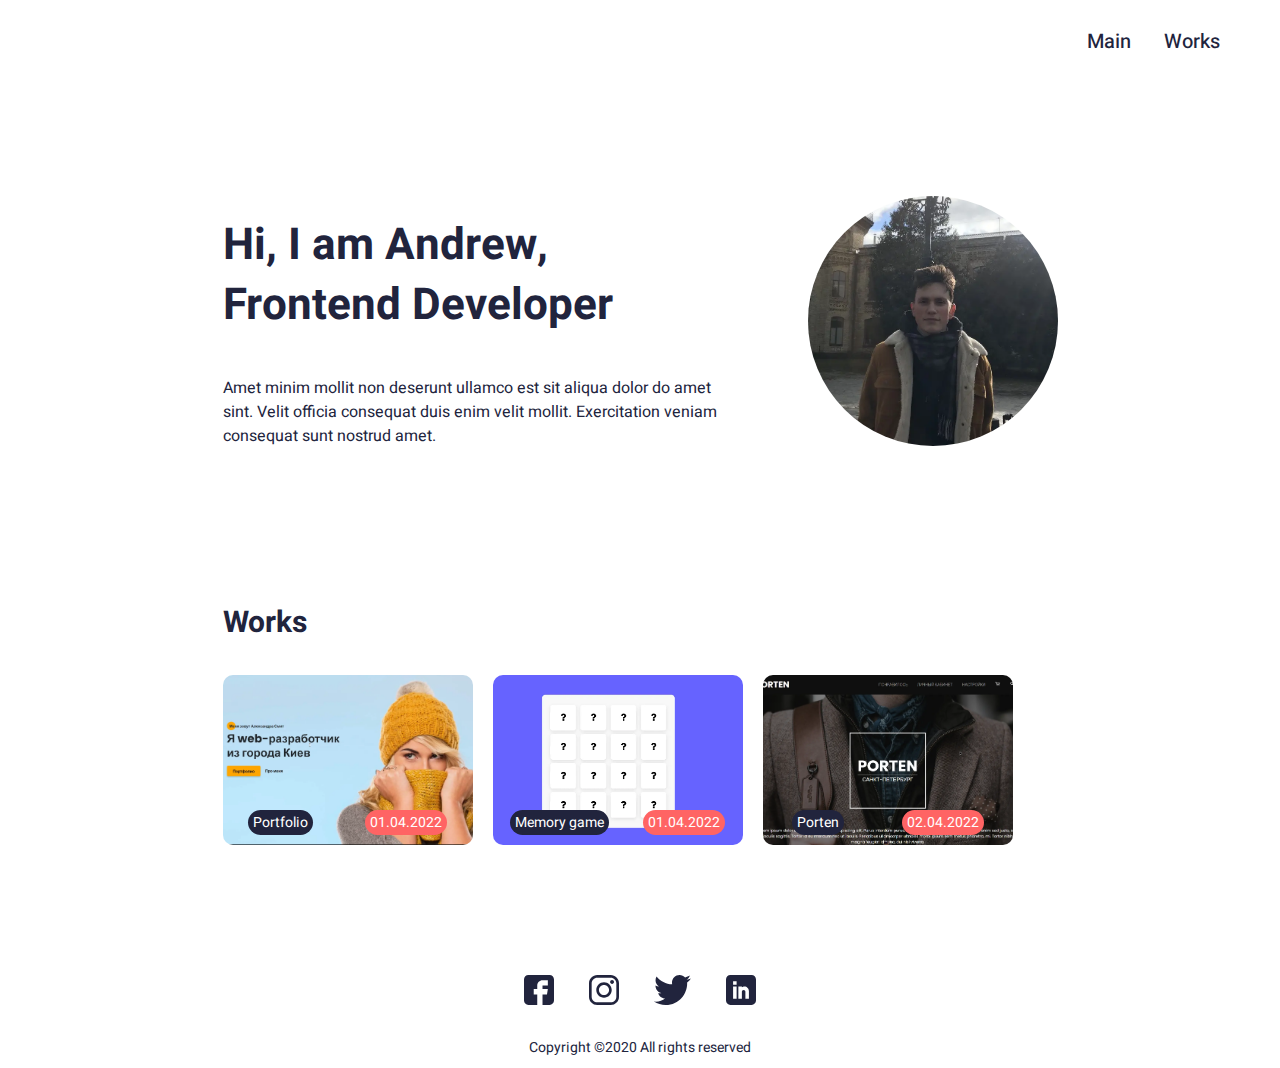
==== index.html @ 293b15d4 "first commit" ====
<!DOCTYPE html>
<html lang="en">

<head>
    <meta charset="UTF-8">
    <meta http-equiv="X-UA-Compatible" content="IE=edge">
    <meta name="viewport" content="width=device-width, initial-scale=1.0">
    <link rel="stylesheet" href="css/style.min.css?_v=20220402214828">
    <title>Andrew</title>
</head>

<body>
        <header class="header">
        <div class="header__link"><a href="index.html">Main</a></div>
        <!-- <div class="header__link"><a href="blog.html">Blog</a></div> -->
        <div class="header__link"><a href="works.html">Works</a></div>        
    </header>

    <section class="promo">
        <div class="container">
            <div class="promo__wrapper">
                <div class="promo__content">
                    <h1 class="promo__title">Hi, I am Andrew,<br>Frontend Developer</h1>
                    <div class="promo__descr">Amet minim mollit non deserunt ullamco est sit aliqua dolor do amet sint.
                        Velit officia consequat duis enim velit mollit. Exercitation veniam consequat sunt nostrud amet.
                    </div>
                    <!-- <button class="promo__btn">Download Resume</button> -->
                </div>

                <div class="promo__img"><picture><source srcset="img/main.webp" type="image/webp"><img src="img/main.jpg" alt="photo"></picture></div>
            </div>
        </div>
    </section>


    <section class="works">
    <div class="container">
        <div class="works__title">Works</div>
        <div class="works__wrapper">
            <div class="works__card">
                <a class="works__img" href="files/projects/Portfolio/index.html"><picture><source srcset="img/portfolio.webp" type="image/webp"><img src="img/portfolio.png" alt="" ></picture></a>
                <div class="works__descr">
                    <div class="works__name">Portfolio</div>
                    <div class="works__date">01.04.2022</div>
                </div>
            </div>
            <div class="works__card">
                <a class="works__img" href="files/projects/Memory/index.html"><picture><source srcset="img/memory.webp" type="image/webp"><img src="img/memory.png" alt="" ></picture></a>
                <div class="works__descr">
                    <div class="works__name">Memory game</div>
                    <div class="works__date">01.04.2022</div>
                </div>
            </div>
            <div class="works__card">
                <a class="works__img" href="files/projects/Porten/index.html"><picture><source srcset="img/porten.webp" type="image/webp"><img src="img/porten.png" alt="" ></picture></a>
                <div class="works__descr">
                    <div class="works__name">Porten</div>
                    <div class="works__date">02.04.2022</div>
                </div>
            </div>
        </div>
</section>



    <footer class="footer">
    <div class="container">
        <div id="contact" class="footer__wrapper">
            <a href="" class="footer__link"><img src="img/icons/fb.svg" alt=""></a>
            <a href="" class="footer__link"><img src="img/icons/insta.svg" alt=""></a>
            <a href="" class="footer__link"><img src="img/icons/tw.svg" alt=""></a>
            <a href="" class="footer__link"><img src="img/icons/in.svg" alt=""></a>
        </div>
        <div class="footer__descr">Copyright ©2020 All rights reserved </div>
    </div>
</footer>
</body>

</html>
---- css/style.min.css ----
@import url(https://fonts.googleapis.com/css2?family=Heebo:wght@400;500;600;700&display=swap);:root{--prim:#FF6464;--sec:#00A8CC;--d:#21243D;--l:#8695A4}*{font-family:Heebo;margin:0;padding:0;box-sizing:border-box;color:var(--d)}body{position:relative}.container{max-width:855px;margin:0 auto;padding:0 10px}.header{margin-top:27px;padding:0 60px;display:flex;justify-content:flex-end}.header__link{margin-right:33px}.header__link:last-child{margin-right:0}.header__link a{font-weight:500;font-size:20px;line-height:29px;text-decoration:none}.header .primary a{color:var(--prim)}.promo{min-height:525px;padding:140px 0 70px 0}.promo__wrapper{display:flex;justify-content:space-between}.promo__img{width:250px;height:250px}.promo__img img{border-radius:100%;width:100%;height:100%;-o-object-fit:cover;object-fit:cover}.promo__content{max-width:500px}.promo__title{margin-top:20px;font-weight:700;font-size:44px;line-height:60px;margin-bottom:40px}.promo__descr{font-weight:400;font-size:16px;line-height:24px;margin-bottom:38px}.promo__btn{width:208px;height:47px;background-color:var(--prim);border-radius:2px;border:none;outline:0;color:#fff;font-weight:500;font-size:20px;line-height:29px}.recent{min-height:400px;background-color:#edf7fa;padding:20px 0 30px 0}.recent__header{display:flex;justify-content:space-between;align-items:center;margin-bottom:20px}.recent__title{font-size:22px}.recent__view a{font-size:16px;line-height:24px;text-align:right;color:var(--sec);text-decoration:none}.recent__wrapper{display:-ms-grid;display:grid;grid-template-columns:repeat(auto-fill,minmax(350px,1fr));grid-auto-rows:auto;gap:20px}.recent__card{padding:25px;background-color:#fff;border-radius:4px}.works{padding:20px 0 0 0}.works__wrapper{display:-ms-grid;display:grid;grid-template-columns:repeat(auto-fill,minmax(200px,250px));grid-auto-rows:200px;gap:20px}.works__title{font-size:30px;font-weight:700;margin-bottom:30px}.works__card{position:relative;margin-bottom:30px;border-radius:10px}.works__img{position:absolute;top:0;left:0;width:100%;height:100%;-o-object-fit:cover;object-fit:cover;z-index:0;border-radius:10px}.works__img img{width:100%;height:100%;-o-object-fit:cover;object-fit:cover;border-radius:10px}.works__descr{width:100%;position:absolute;bottom:10px;left:0;display:flex;justify-content:space-around}.works__date{background-color:var(--prim);padding:2px 5px;border-radius:15px;color:#fff;font-size:14px}.works__name{font-size:14px;background-color:var(--d);color:#fff;padding:2px 5px;border-radius:15px}.footer{margin-top:100px;margin-bottom:10px}.footer__wrapper{display:flex;justify-content:center;margin-bottom:25px}.footer__link{margin-right:35px}.footer__link:last-child{margin-right:0}.footer__descr{text-align:center;font-size:14px;line-height:21px}.card-title{font-weight:700;font-size:26px;line-height:38px}.card-name{display:flex;margin:17px 0}.card-ver{margin:0 25px}.card-descr{font-size:16px;line-height:24px}.card-date_b{background-color:var(--d);border-radius:16px;color:#fff;width:62px;height:25px;display:flex;justify-content:center;align-items:center;margin-right:20px}.card-type_l{color:var(--l)}.blog{margin-top:100px}.blog__title{font-weight:700;font-size:44px;line-height:60px;margin-bottom:55px}.blog .card{padding-bottom:20px;margin-bottom:30px;border-bottom:1px solid var(--l)}@media (max-width:768px){.header{justify-content:center}.promo__wrapper{flex-direction:column-reverse;align-items:center}.promo__img{text-align:center}.promo__content{text-align:center}.recent__header{justify-content:center}.recent__view{display:none}.works__title{text-align:center}.works__wrapper>*{display:none}.works__wrapper .first{display:flex!important}.works__card{flex-direction:column}.works__card-img{margin-right:0}}@media (max-width:540px){.works{min-height:700px}.works__card-img img{width:100%}.recent__wrapper{grid-template-columns:repeat(auto-fill,minmax(300px,1fr))}.recent__wrapper .card-name{display:flex;flex-direction:column}.recent__wrapper .card-ver{display:none}}
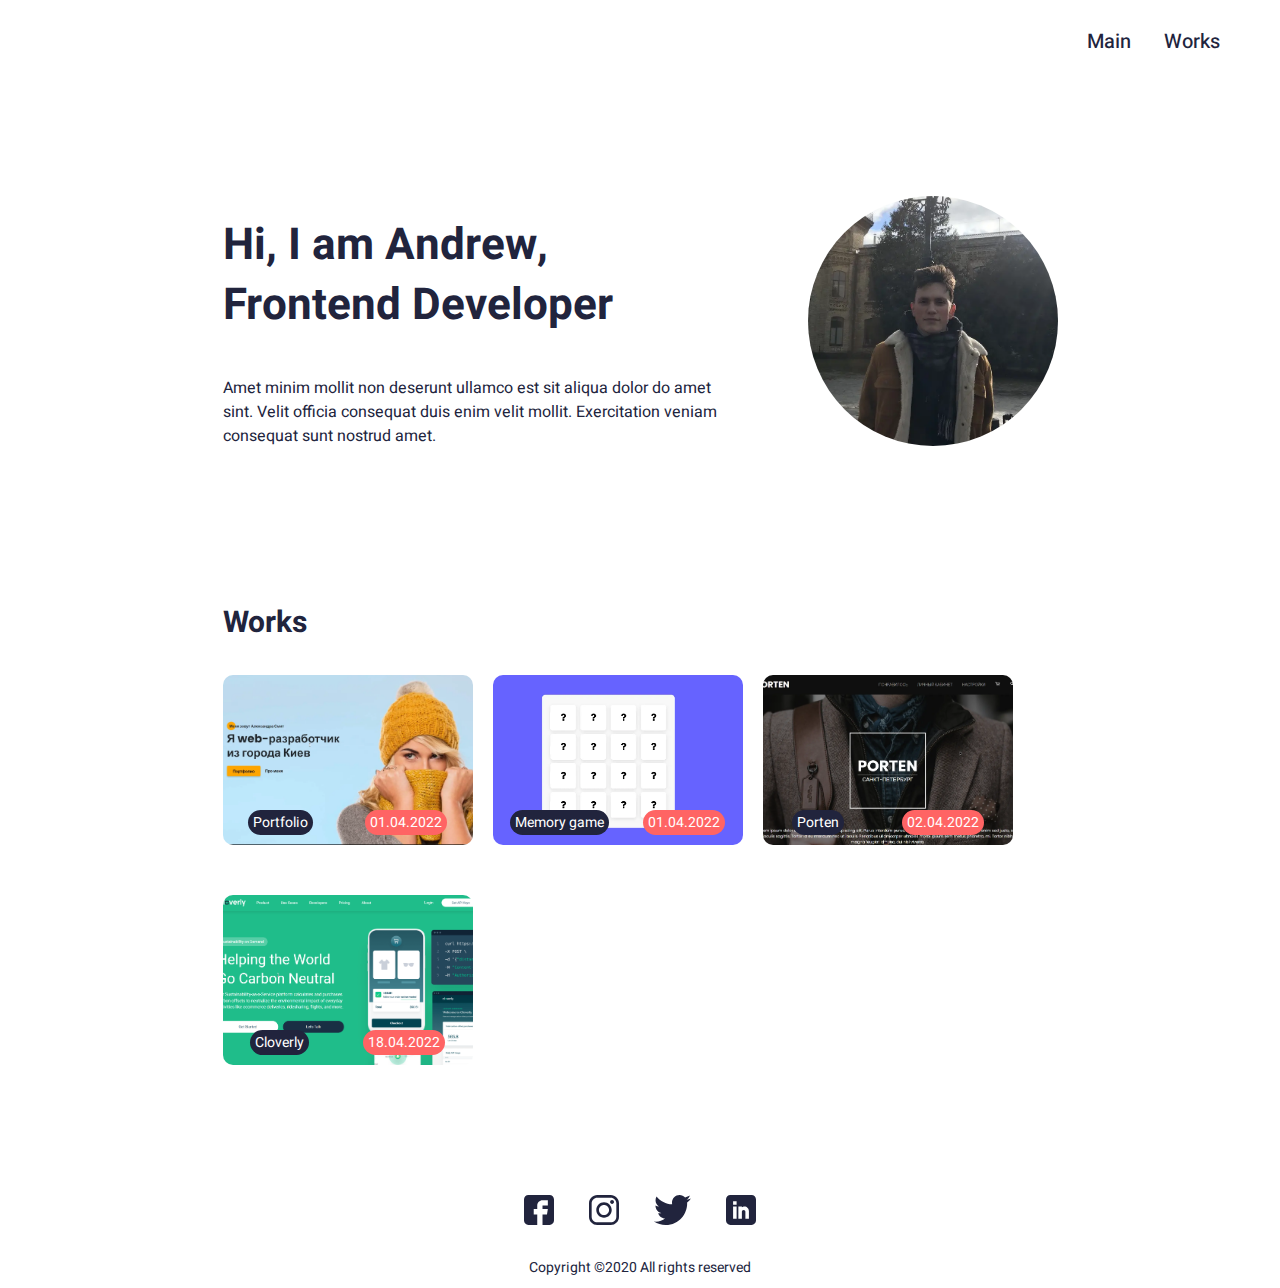
==== commit ca1e3d2c: "adding Cloverly block to html" ====
--- a/index.html
+++ b/index.html
@@ -58,6 +58,13 @@
                     <div class="works__date">02.04.2022</div>
                 </div>
             </div>
+            <div class="works__card">
+                <a class="works__img" href="files/projects/CLoverly/index.html"><picture><source srcset="img/cloverly.png" type="image/webp"><img src="img/porten.png" alt="" ></picture></a>
+                <div class="works__descr">
+                    <div class="works__name">Cloverly</div>
+                    <div class="works__date">18.04.2022</div>
+                </div>
+            </div>
         </div>
 </section>
 
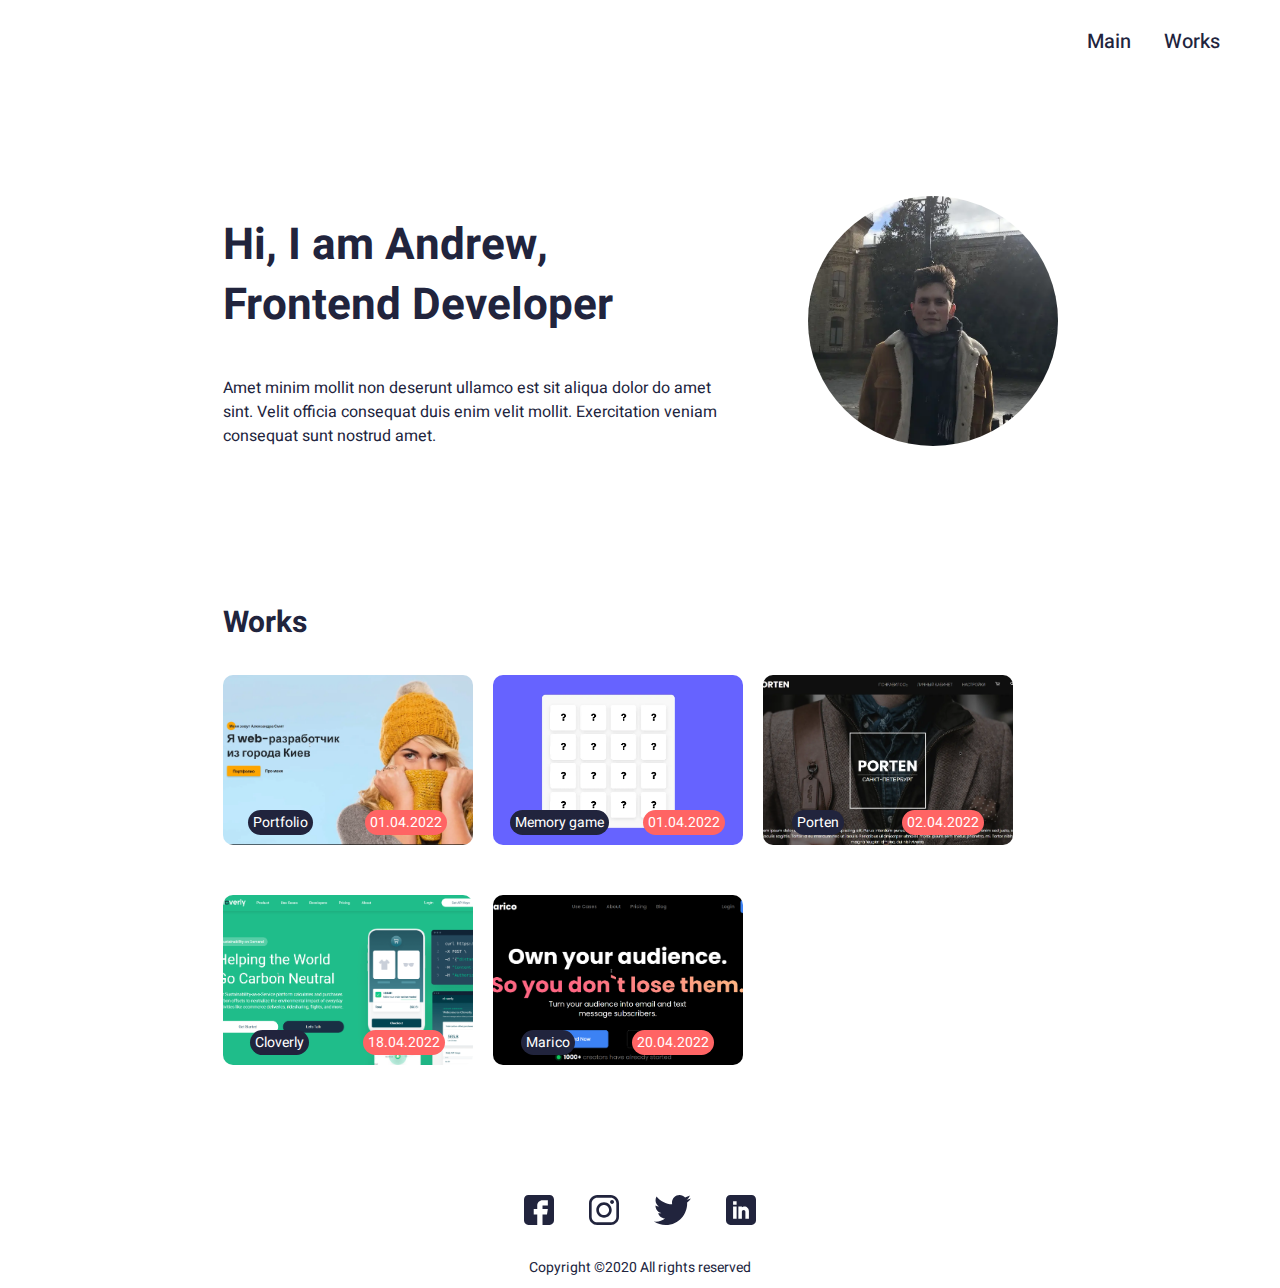
==== commit 9dac3679: "add Marico to html" ====
--- a/index.html
+++ b/index.html
@@ -59,10 +59,17 @@
                 </div>
             </div>
             <div class="works__card">
-                <a class="works__img" href="files/projects/CLoverly/index.html"><picture><source srcset="img/cloverly.png" type="image/webp"><img src="img/porten.png" alt="" ></picture></a>
+                <a class="works__img" href="files/projects/Cloverly/index.html"><picture><source srcset="img/cloverly.png" type="image/webp"><img src="img/Cloverly.png" alt="" ></picture></a>
                 <div class="works__descr">
                     <div class="works__name">Cloverly</div>
                     <div class="works__date">18.04.2022</div>
+                </div>
+            </div>
+            <div class="works__card">
+                <a class="works__img" href="files/projects/Marico/index.html"><picture><source srcset="img/Marico.png" type="image/webp"><img src="img/Marico.png" alt="" ></picture></a>
+                <div class="works__descr">
+                    <div class="works__name">Marico</div>
+                    <div class="works__date">20.04.2022</div>
                 </div>
             </div>
         </div>
